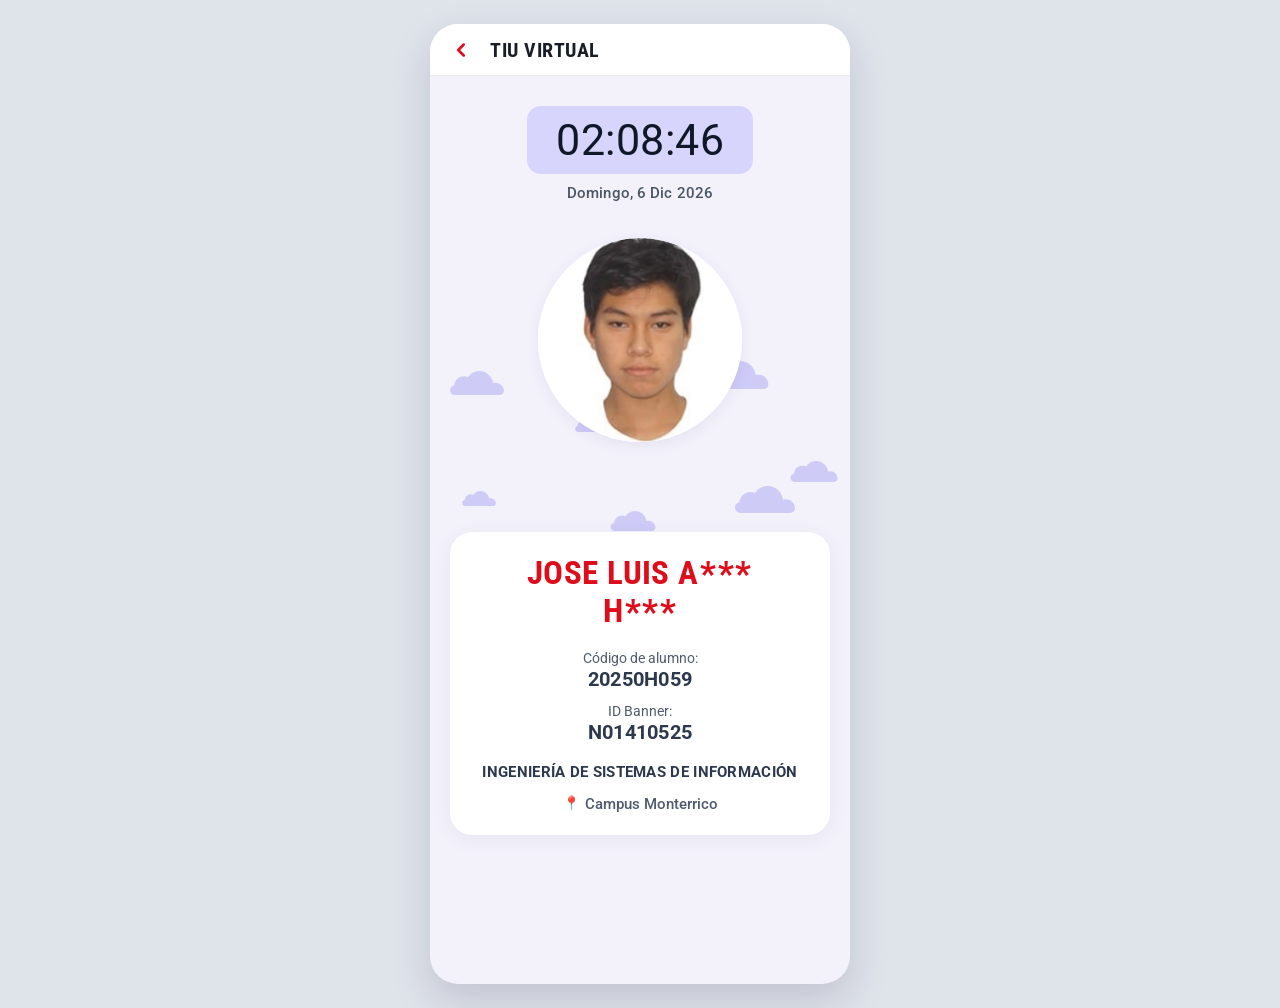
==== index.html @ 5ce06190 "Configurar PWA: agregar manifest.json, sw.js e iconos para instalacion en Chrome" ====
<!doctype html>
<html lang="es">
<head>
  <meta charset="UTF-8" />
  <meta name="viewport" content="width=device-width, initial-scale=1.0, maximum-scale=1.0, user-scalable=no" />
  <title>TIU VIRTUAL</title>
  <link rel="manifest" href="manifest.json">
  <meta name="theme-color" content="#000000">
  <link rel="apple-touch-icon" href="icon-192x192.png">
  <link rel="preconnect" href="https://fonts.googleapis.com">
  <link rel="preconnect" href="https://fonts.gstatic.com" crossorigin>
  <link href="https://fonts.googleapis.com/css2?family=Roboto+Condensed:wght@400;500;700;800&family=Roboto:wght@400;500;700&display=swap" rel="stylesheet">
  <link rel="stylesheet" href="./styles.css" />
</head>
<body>
  <div class="device-shell">
    <div class="mobile-frame">

      <!-- Barra Superior (App Bar) -->
      <header class="app-bar">
        <div class="app-bar-left">
          <button class="back-button" aria-label="Regresar" onclick="history.back()">
            <svg viewBox="0 0 24 24" width="22" height="22" stroke="currentColor" stroke-width="2.8" fill="none" stroke-linecap="round" stroke-linejoin="round">
              <polyline points="15 18 9 12 15 6"></polyline>
            </svg>
          </button>
          <h1 class="app-title">TIU VIRTUAL</h1>
        </div>
      </header>

      <!-- Contenido Principal -->
      <main class="main-content">
        <!-- Símbolo SVG vectorial de nube idéntico al diseño original -->
        <svg style="display:none;" xmlns="http://www.w3.org/2000/svg">
          <symbol id="cloud-vector" viewBox="0 0 56 25">
            <path d="M 5 25 C 2.2 25 0 22.8 0 20 C 0 17.5 1.8 15.4 4.2 15.1 C 4.6 9.8 9 5.5 14.5 5.5 C 16 5.5 17.4 5.9 18.7 6.6 C 21 2.5 25.5 0 30.5 0 C 37.8 0 43.8 5.4 44.8 12.5 C 45.6 12.3 46.5 12.2 47.5 12.2 C 52.2 12.2 56 16 56 20.7 C 56 23.1 54 25 51.5 25 Z"/>
          </symbol>
        </svg>

        <!-- Capa de nubes estilizadas con animación continua hacia la izquierda -->
        <div class="clouds-sky" aria-hidden="true">
          <div class="clouds-drift-track">
            <!-- Pista 1 -->
            <div class="clouds-group">
              <svg class="cloud-svg c-1"><use href="#cloud-vector"/></svg>
              <svg class="cloud-svg c-2"><use href="#cloud-vector"/></svg>
              <svg class="cloud-svg c-3"><use href="#cloud-vector"/></svg>
              <svg class="cloud-svg c-4"><use href="#cloud-vector"/></svg>
              <svg class="cloud-svg c-5"><use href="#cloud-vector"/></svg>
              <svg class="cloud-svg c-6"><use href="#cloud-vector"/></svg>
              <svg class="cloud-svg c-7"><use href="#cloud-vector"/></svg>
              <svg class="cloud-svg c-8"><use href="#cloud-vector"/></svg>
            </div>
            <!-- Pista 2 (clon idéntico para ciclo infinito continuo sin saltos) -->
            <div class="clouds-group">
              <svg class="cloud-svg c-1"><use href="#cloud-vector"/></svg>
              <svg class="cloud-svg c-2"><use href="#cloud-vector"/></svg>
              <svg class="cloud-svg c-3"><use href="#cloud-vector"/></svg>
              <svg class="cloud-svg c-4"><use href="#cloud-vector"/></svg>
              <svg class="cloud-svg c-5"><use href="#cloud-vector"/></svg>
              <svg class="cloud-svg c-6"><use href="#cloud-vector"/></svg>
              <svg class="cloud-svg c-7"><use href="#cloud-vector"/></svg>
              <svg class="cloud-svg c-8"><use href="#cloud-vector"/></svg>
            </div>
          </div>
        </div>

        <!-- Zona del Reloj Digital y Fecha -->
        <section class="clock-section">
          <div class="clock-card">
            <span id="clock" class="digital-time">22:56:56</span>
          </div>
          <p id="clock-date" class="digital-date">Miércoles, 16 Sept 2026</p>
        </section>

        <!-- Foto de Perfil Circular -->
        <section class="avatar-section">
          <div class="avatar-container">
            <img class="avatar-img" src="./avatar.png" alt="Foto de perfil del alumno" />
          </div>
        </section>

        <!-- Tarjeta de Información (Card View) -->
        <section class="info-card">
          <div class="student-name-container">
            <h2 class="student-name-line">JOSE LUIS A<span class="name-stars">***</span></h2>
            <h2 class="student-name-line">H<span class="name-stars">***</span></h2>
          </div>

          <div class="details-list">
            <div class="detail-item">
              <span class="detail-label">Código de alumno:</span>
              <strong class="detail-value" id="studentCode">20250H059</strong>
            </div>

            <div class="detail-item">
              <span class="detail-label">ID Banner:</span>
              <strong class="detail-value" id="studentBanner">N01410525</strong>
            </div>

            <div class="detail-career">
              <span id="studentCareer">INGENIERÍA DE SISTEMAS DE INFORMACIÓN</span>
            </div>

            <div class="detail-campus">
              <span class="campus-pin">📍</span>
              <span class="campus-text" id="studentCampus">Campus Monterrico</span>
            </div>
          </div>
        </section>
      </main>
    </div>
  </div>

  <script>
    (function () {
      var clockEl = document.getElementById("clock");
      var dateEl = document.getElementById("clock-date");

      var timeFormatter = new Intl.DateTimeFormat("es-PE", {
        timeZone: "America/Lima",
        hour: "2-digit",
        minute: "2-digit",
        second: "2-digit",
        hour12: false
      });

      var dateFormatter = new Intl.DateTimeFormat("es-PE", {
        timeZone: "America/Lima",
        weekday: "long",
        day: "numeric",
        month: "short",
        year: "numeric"
      });

      function formatCustomDate(d) {
        var parts = dateFormatter.formatToParts(d);
        var weekday = "", day = "", month = "", year = "";
        parts.forEach(function (p) {
          if (p.type === "weekday") weekday = p.value;
          if (p.type === "day") day = p.value;
          if (p.type === "month") month = p.value.replace(".", "");
          if (p.type === "year") year = p.value;
        });

        function cap(s) {
          return s ? s.charAt(0).toUpperCase() + s.slice(1) : "";
        }

        var monthMap = {
          "ene": "Ene", "feb": "Feb", "mar": "Mar", "abr": "Abr",
          "may": "Mayo", "jun": "Jun", "jul": "Jul", "ago": "Ago",
          "set": "Sept", "sep": "Sept", "sept": "Sept", "oct": "Oct", "nov": "Nov", "dic": "Dic"
        };
        var cleanMonth = monthMap[month.toLowerCase()] || cap(month);

        return cap(weekday) + ", " + day + " " + cleanMonth + " " + year;
      }

      function updateClock() {
        var now = new Date();
        if (clockEl) {
          clockEl.textContent = timeFormatter.format(now);
        }
        if (dateEl) {
          dateEl.textContent = formatCustomDate(now);
        }
      }

      updateClock();
      setInterval(updateClock, 1000);
    })();
  </script>
  <script>
    if ('serviceWorker' in navigator) {
      navigator.serviceWorker.register('sw.js');
    }
  </script>
</body>
</html>
---- styles.css ----
:root {
  --app-bg: #f3f2fb;
  --app-bar-bg: #ffffff;
  --app-bar-border: #e8e8ed;
  --app-title: #1a1e26;
  --clock-chip-bg: #d7d5fc;
  --clock-text: #101828;
  --date-text: #4b5563;
  --card-bg: #ffffff;
  --card-shadow: 0 4px 20px rgba(76, 68, 120, 0.07);
  --primary-red: #dd0d1b;
  --text-label: #505b6d;
  --text-value: #2e384d;
  --cloud-color: #cbc8f7;
  --skyline-color: #dedcf8;
}

* {
  box-sizing: border-box;
  margin: 0;
  padding: 0;
}

body {
  font-family: 'Roboto', -apple-system, BlinkMacSystemFont, "Segoe UI", Roboto, sans-serif;
  background-color: #e5e7eb;
  color: var(--text-value);
  -webkit-font-smoothing: antialiased;
  -moz-osx-font-smoothing: grayscale;
}

/* Contenedor responsivo / simulador móvil en escritorio */
.device-shell {
  min-height: 100vh;
  display: flex;
  justify-content: center;
  align-items: flex-start;
  background-color: #dfe3ea;
  padding: 0;
}

@media (min-width: 500px) {
  .device-shell {
    padding: 24px 16px;
  }
}

.mobile-frame {
  width: 100%;
  max-width: 420px;
  min-height: 100vh;
  background-color: var(--app-bg);
  display: flex;
  flex-direction: column;
  position: relative;
  overflow: hidden;
  box-shadow: 0 10px 30px rgba(0, 0, 0, 0.12);
}

@media (min-width: 500px) {
  .mobile-frame {
    min-height: 960px;
    border-radius: 28px;
    box-shadow: 0 16px 40px rgba(30, 20, 70, 0.15);
  }
}


/* Barra Superior (App Bar) */
.app-bar {
  background-color: var(--app-bar-bg);
  height: 52px;
  display: flex;
  align-items: center;
  padding: 0 16px;
  border-bottom: 1px solid var(--app-bar-border);
  position: relative;
  z-index: 25;
}

.app-bar-left {
  display: flex;
  align-items: center;
  gap: 14px;
}

.back-button {
  background: none;
  border: none;
  padding: 4px;
  cursor: pointer;
  color: var(--primary-red);
  display: flex;
  align-items: center;
  justify-content: center;
  outline: none;
  transition: opacity 0.15s;
}

.back-button:active {
  opacity: 0.6;
}

.app-title {
  font-family: 'Roboto Condensed', 'Barlow Condensed', 'Segoe UI', sans-serif;
  font-size: 20px;
  font-weight: 700;
  letter-spacing: 0.5px;
  color: var(--app-title);
  margin: 0;
  text-transform: uppercase;
}

/* Contenido Principal */
.main-content {
  flex: 1;
  display: flex;
  flex-direction: column;
  position: relative;
  overflow: hidden;
  padding: 22px 0 20px;
}

/* Capa de Nubes y Paisaje */

/* Capa de cielo y nubes vectoriales con animación continua hacia la izquierda */
.clouds-sky {
  position: absolute;
  inset: 0;
  overflow: hidden;
  pointer-events: none;
  z-index: 2;
}

.clouds-drift-track {
  display: flex;
  width: 200%;
  height: 100%;
  position: absolute;
  top: 0;
  left: 0;
  animation: driftLeft 4s linear infinite;
  will-change: transform;
}

@keyframes driftLeft {
  0% {
    transform: translate3d(0, 0, 0);
  }
  100% {
    transform: translate3d(-50%, 0, 0);
  }
}

.clouds-group {
  width: 50%;
  height: 100%;
  position: relative;
  flex-shrink: 0;
}

.cloud-svg {
  position: absolute;
  fill: #cdc8f7;
  opacity: 0.92;
}

/* Patrón exacto y estilizado de nubes delgadas según la referencia */
.cloud-svg.c-1 {
  top: 295px;
  left: 20px;
  width: 54px;
  height: 24px;
}

.cloud-svg.c-2 {
  top: 340px;
  left: 145px;
  width: 36px;
  height: 16px;
}

.cloud-svg.c-3 {
  top: 285px;
  left: 275px;
  width: 64px;
  height: 28px;
}

.cloud-svg.c-4 {
  top: 385px;
  left: 360px;
  width: 48px;
  height: 21px;
}

.cloud-svg.c-5 {
  top: 415px;
  left: 32px;
  width: 34px;
  height: 15px;
}

.cloud-svg.c-6 {
  top: 435px;
  left: 180px;
  width: 46px;
  height: 20px;
}

.cloud-svg.c-7 {
  top: 410px;
  left: 305px;
  width: 60px;
  height: 27px;
}

.cloud-svg.c-8 {
  top: 460px;
  left: 95px;
  width: 30px;
  height: 13px;
}

/* Zona del Reloj Digital */
.clock-section {
  display: flex;
  flex-direction: column;
  align-items: center;
  position: relative;
  z-index: 5;
  margin-top: 8px;
  margin-bottom: 18px;
}

.clock-card {
  background-color: var(--clock-chip-bg);
  min-width: 226px;
  height: 68px;
  border-radius: 14px;
  display: flex;
  align-items: center;
  justify-content: center;
  padding: 0 22px;
}

.digital-time {
  font-family: 'Roboto', sans-serif;
  font-size: 43px;
  font-weight: 400;
  letter-spacing: 0.5px;
  color: var(--clock-text);
  line-height: 1;
  font-variant-numeric: tabular-nums;
}

.digital-date {
  margin-top: 10px;
  font-family: 'Roboto', sans-serif;
  font-size: 15px;
  font-weight: 500;
  color: var(--date-text);
  letter-spacing: 0.1px;
}

/* Foto de Perfil Circular con amplia separación hacia la tarjeta de información */
.avatar-section {
  display: flex;
  justify-content: center;
  align-items: center;
  position: relative;
  z-index: 5;
  margin: 18px auto 90px auto;
  width: 100%;
}

.avatar-container {
  width: 204px;
  height: 204px;
  border-radius: 50%;
  overflow: hidden;
  display: flex;
  align-items: center;
  justify-content: center;
  background-color: #ffffff;
  box-shadow: 0 4px 14px rgba(60, 50, 110, 0.08);
  margin: 0 auto;
}

.avatar-img {
  width: 100%;
  height: 100%;
  object-fit: cover;
  object-position: center;
  display: block;
}

/* Tarjeta de Información (Card View) */
.info-card {
  position: relative;
  z-index: 10;
  background-color: var(--card-bg);
  border-radius: 22px;
  margin: 0 20px 10px 20px;
  padding: 24px 20px 22px 20px;
  box-shadow: var(--card-shadow);
  text-align: center;
  display: flex;
  flex-direction: column;
  align-items: center;
}

.student-name-container {
  margin-bottom: 18px;
}

.student-name-line {
  font-family: 'Roboto Condensed', sans-serif;
  font-size: 33px;
  font-weight: 700;
  line-height: 1.05;
  color: var(--primary-red);
  text-transform: uppercase;
  letter-spacing: 0.3px;
  margin: 0;
  text-align: center;
}

.name-stars {
  display: inline-block;
  font-family: 'Roboto Condensed', sans-serif;
  font-size: 35px;
  font-weight: 700;
  vertical-align: -2px;
  letter-spacing: 1.5px;
  margin-left: 2px;
  color: var(--primary-red);
}

.details-list {
  display: flex;
  flex-direction: column;
  align-items: center;
  width: 100%;
}

.detail-item {
  margin-bottom: 12px;
  display: flex;
  flex-direction: column;
  align-items: center;
}

.detail-label {
  font-family: 'Roboto', sans-serif;
  font-size: 13.5px;
  font-weight: 400;
  color: var(--text-label);
  margin-bottom: 2px;
}

.detail-value {
  font-family: 'Roboto', sans-serif;
  font-size: 19.5px;
  font-weight: 700;
  color: var(--text-value);
  letter-spacing: 0.3px;
}

.detail-career {
  margin-top: 6px;
  margin-bottom: 10px;
  max-width: 330px;
  text-align: center;
}

.detail-career span {
  font-family: 'Roboto', sans-serif;
  font-size: 14.5px;
  font-weight: 700;
  color: var(--text-value);
  letter-spacing: 0.3px;
  text-transform: uppercase;
  line-height: 1.25;
  display: inline-block;
}

.detail-campus {
  display: flex;
  align-items: center;
  justify-content: center;
  gap: 5px;
  margin-top: 4px;
}

.campus-pin {
  display: inline-flex;
  align-items: center;
  justify-content: center;
  font-size: 13.5px;
  line-height: 1;
}

.campus-text {
  font-family: 'Roboto', sans-serif;
  font-size: 14.5px;
  font-weight: 500;
  color: var(--text-label);
}
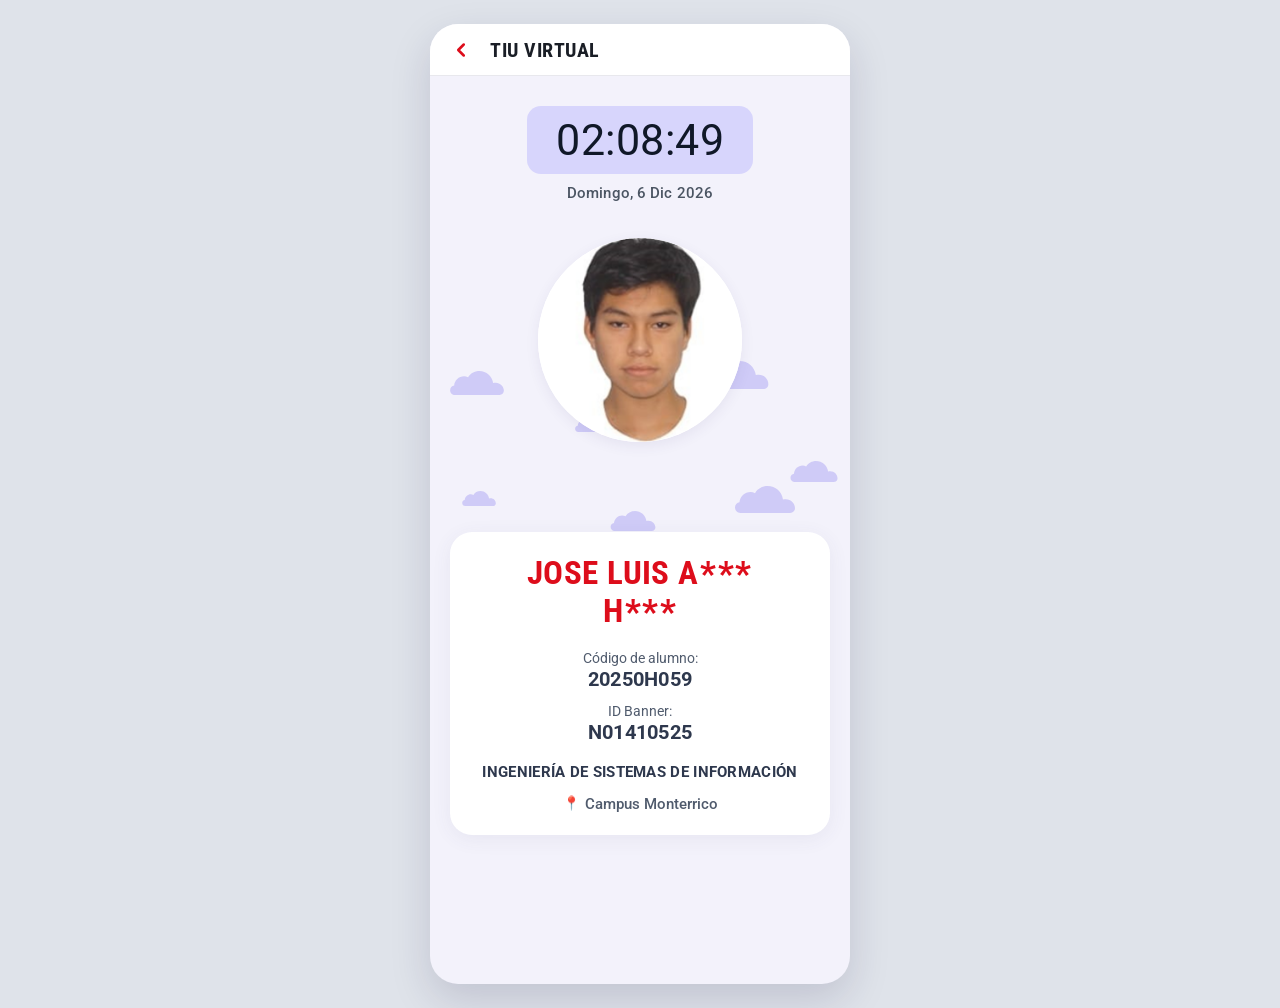
==== commit c105d307: "Preserva estado actual web y Android antes de modificaciones" ====
--- a/index.html
+++ b/index.html
@@ -4,9 +4,6 @@
   <meta charset="UTF-8" />
   <meta name="viewport" content="width=device-width, initial-scale=1.0, maximum-scale=1.0, user-scalable=no" />
   <title>TIU VIRTUAL</title>
-  <link rel="manifest" href="manifest.json">
-  <meta name="theme-color" content="#000000">
-  <link rel="apple-touch-icon" href="icon-192x192.png">
   <link rel="preconnect" href="https://fonts.googleapis.com">
   <link rel="preconnect" href="https://fonts.gstatic.com" crossorigin>
   <link href="https://fonts.googleapis.com/css2?family=Roboto+Condensed:wght@400;500;700;800&family=Roboto:wght@400;500;700&display=swap" rel="stylesheet">
@@ -171,10 +168,5 @@
       setInterval(updateClock, 1000);
     })();
   </script>
-  <script>
-    if ('serviceWorker' in navigator) {
-      navigator.serviceWorker.register('sw.js');
-    }
-  </script>
 </body>
 </html>
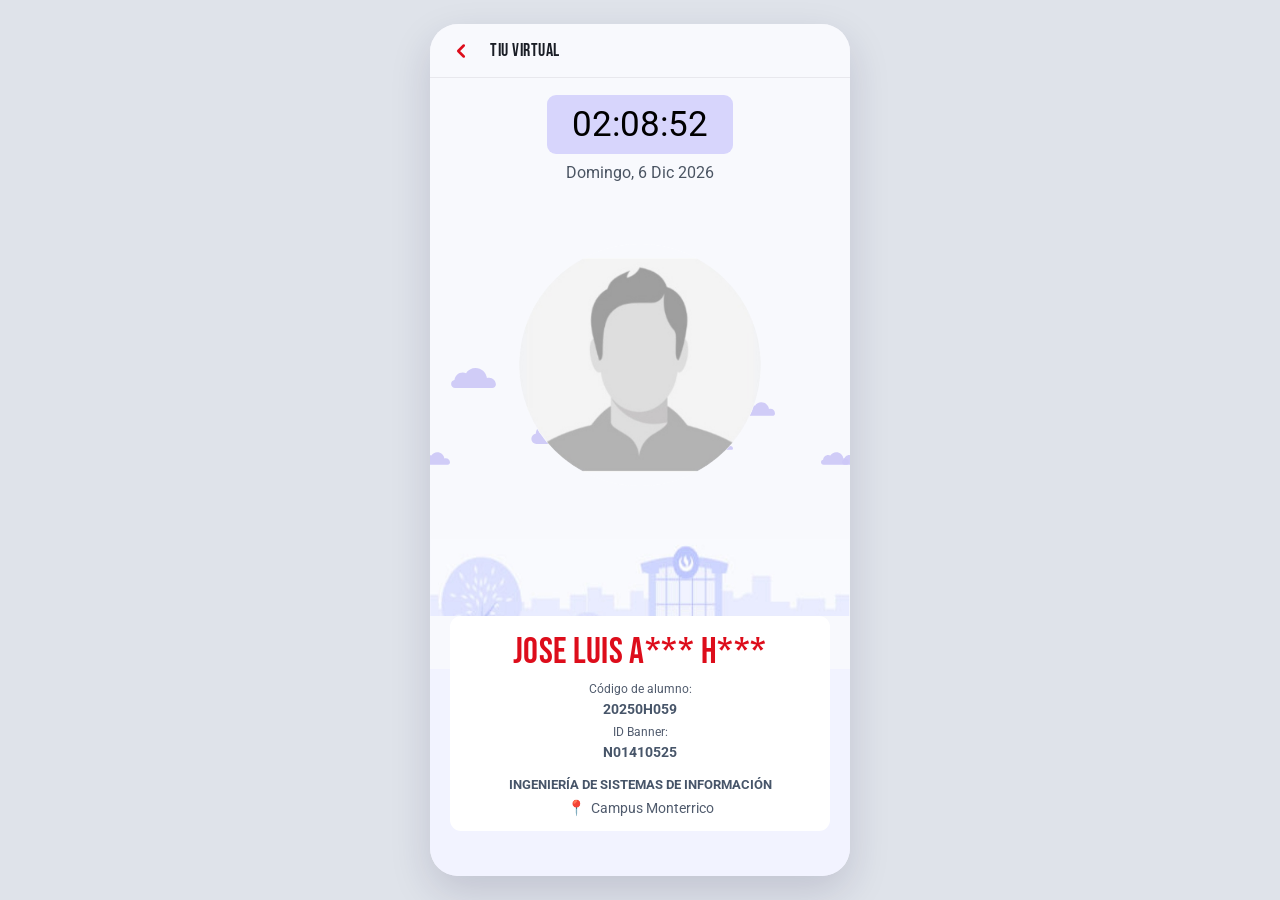
==== commit 1682f5c4: "Finaliza TIU 1.1 con seis perfiles y APK actualizado" ====
--- a/index.html
+++ b/index.html
@@ -4,9 +4,6 @@
   <meta charset="UTF-8" />
   <meta name="viewport" content="width=device-width, initial-scale=1.0, maximum-scale=1.0, user-scalable=no" />
   <title>TIU VIRTUAL</title>
-  <link rel="preconnect" href="https://fonts.googleapis.com">
-  <link rel="preconnect" href="https://fonts.gstatic.com" crossorigin>
-  <link href="https://fonts.googleapis.com/css2?family=Roboto+Condensed:wght@400;500;700;800&family=Roboto:wght@400;500;700&display=swap" rel="stylesheet">
   <link rel="stylesheet" href="./styles.css" />
 </head>
 <body>
@@ -16,7 +13,7 @@
       <!-- Barra Superior (App Bar) -->
       <header class="app-bar">
         <div class="app-bar-left">
-          <button class="back-button" aria-label="Regresar" onclick="history.back()">
+          <button class="back-button" type="button" aria-label="Mostrar siguiente perfil de ejemplo" title="Cambiar perfil de ejemplo">
             <svg viewBox="0 0 24 24" width="22" height="22" stroke="currentColor" stroke-width="2.8" fill="none" stroke-linecap="round" stroke-linejoin="round">
               <polyline points="15 18 9 12 15 6"></polyline>
             </svg>
@@ -78,7 +75,7 @@
         </section>
 
         <!-- Tarjeta de Información (Card View) -->
-        <section class="info-card">
+        <section class="info-card" aria-live="polite" aria-atomic="true">
           <div class="student-name-container">
             <h2 class="student-name-line">JOSE LUIS A<span class="name-stars">***</span></h2>
             <h2 class="student-name-line">H<span class="name-stars">***</span></h2>
@@ -168,5 +165,6 @@
       setInterval(updateClock, 1000);
     })();
   </script>
+  <script src="./profiles.js"></script>
 </body>
 </html>
--- a/styles.css
+++ b/styles.css
@@ -1,3 +1,28 @@
+@font-face {
+  font-family: 'Roboto';
+  font-style: normal;
+  font-weight: 400;
+  src: url('fonts/Roboto-Regular.ttf') format('truetype');
+}
+@font-face {
+  font-family: 'Roboto';
+  font-style: normal;
+  font-weight: 500;
+  src: url('fonts/Roboto-Medium.ttf') format('truetype');
+}
+@font-face {
+  font-family: 'Roboto';
+  font-style: normal;
+  font-weight: 700;
+  src: url('fonts/Roboto-Bold.ttf') format('truetype');
+}
+@font-face {
+  font-family: 'Bebas Neue';
+  font-style: normal;
+  font-weight: 400;
+  src: url('fonts/BebasNeue-Regular.ttf') format('truetype');
+}
+
 :root {
   --app-bg: #f3f2fb;
   --app-bar-bg: #ffffff;
@@ -59,7 +84,7 @@
 
 @media (min-width: 500px) {
   .mobile-frame {
-    min-height: 960px;
+    min-height: calc(100svh - 48px);
     border-radius: 28px;
     box-shadow: 0 16px 40px rgba(30, 20, 70, 0.15);
   }
@@ -68,14 +93,15 @@
 
 /* Barra Superior (App Bar) */
 .app-bar {
-  background-color: var(--app-bar-bg);
-  height: 52px;
+  background-color: #f8f9fd;
+  height: 54px;
   display: flex;
   align-items: center;
   padding: 0 16px;
   border-bottom: 1px solid var(--app-bar-border);
   position: relative;
   z-index: 25;
+  flex-shrink: 0;
 }
 
 .app-bar-left {
@@ -102,9 +128,9 @@
 }
 
 .app-title {
-  font-family: 'Roboto Condensed', 'Barlow Condensed', 'Segoe UI', sans-serif;
-  font-size: 20px;
-  font-weight: 700;
+  font-family: 'Bebas Neue', 'Roboto Condensed', 'Barlow Condensed', 'Segoe UI', sans-serif;
+  font-size: 18px;
+  font-weight: 400;
   letter-spacing: 0.5px;
   color: var(--app-title);
   margin: 0;
@@ -118,7 +144,8 @@
   flex-direction: column;
   position: relative;
   overflow: hidden;
-  padding: 22px 0 20px;
+  padding: 17px 0 16px;
+  background: linear-gradient(to bottom, #f8f9fd 0%, #f8f9fd 74%, #f2f3ff 74%, #f2f3ff 100%);
 }
 
 /* Capa de Nubes y Paisaje */
@@ -167,45 +194,45 @@
 
 /* Patrón exacto y estilizado de nubes delgadas según la referencia */
 .cloud-svg.c-1 {
-  top: 295px;
-  left: 20px;
-  width: 54px;
-  height: 24px;
+  top: 290px;
+  left: 5%;
+  width: 45px;
+  height: 20px;
 }
 
 .cloud-svg.c-2 {
+  top: 324px;
+  left: 75%;
+  width: 30px;
+  height: 14px;
+}
+
+.cloud-svg.c-3 {
   top: 340px;
-  left: 145px;
-  width: 36px;
-  height: 16px;
-}
-
-.cloud-svg.c-3 {
-  top: 285px;
-  left: 275px;
-  width: 64px;
-  height: 28px;
+  left: 24%;
+  width: 59px;
+  height: 26px;
 }
 
 .cloud-svg.c-4 {
-  top: 385px;
-  left: 360px;
-  width: 48px;
-  height: 21px;
+  top: 364px;
+  left: 68%;
+  width: 17px;
+  height: 8px;
 }
 
 .cloud-svg.c-5 {
-  top: 415px;
-  left: 32px;
-  width: 34px;
-  height: 15px;
+  top: 374px;
+  left: -2%;
+  width: 28px;
+  height: 13px;
 }
 
 .cloud-svg.c-6 {
-  top: 435px;
-  left: 180px;
-  width: 46px;
-  height: 20px;
+  top: 374px;
+  left: 93%;
+  width: 28px;
+  height: 13px;
 }
 
 .cloud-svg.c-7 {
@@ -213,6 +240,7 @@
   left: 305px;
   width: 60px;
   height: 27px;
+  display: none;
 }
 
 .cloud-svg.c-8 {
@@ -220,6 +248,7 @@
   left: 95px;
   width: 30px;
   height: 13px;
+  display: none;
 }
 
 /* Zona del Reloj Digital */
@@ -229,38 +258,39 @@
   align-items: center;
   position: relative;
   z-index: 5;
-  margin-top: 8px;
-  margin-bottom: 18px;
+  margin-top: 0;
+  margin-bottom: 0;
 }
 
 .clock-card {
   background-color: var(--clock-chip-bg);
-  min-width: 226px;
-  height: 68px;
-  border-radius: 14px;
-  display: flex;
-  align-items: center;
-  justify-content: center;
-  padding: 0 22px;
+  min-width: 0;
+  height: clamp(46px, 14vw, 59px);
+  border-radius: 9px;
+  display: flex;
+  align-items: center;
+  justify-content: center;
+  padding: 0 8px;
+  width: clamp(142px, 44.2vw, 186px);
 }
 
 .digital-time {
   font-family: 'Roboto', sans-serif;
-  font-size: 43px;
-  font-weight: 400;
-  letter-spacing: 0.5px;
-  color: var(--clock-text);
+  font-size: clamp(28px, 8.35vw, 35px);
+  font-weight: 400;
+  letter-spacing: 0;
+  color: #000;
   line-height: 1;
   font-variant-numeric: tabular-nums;
 }
 
 .digital-date {
-  margin-top: 10px;
-  font-family: 'Roboto', sans-serif;
-  font-size: 15px;
-  font-weight: 500;
+  margin-top: 9px;
+  font-family: 'Roboto', sans-serif;
+  font-size: clamp(13px, 3.9vw, 16px);
+  font-weight: 400;
   color: var(--date-text);
-  letter-spacing: 0.1px;
+  letter-spacing: 0;
 }
 
 /* Foto de Perfil Circular con amplia separación hacia la tarjeta de información */
@@ -270,21 +300,23 @@
   align-items: center;
   position: relative;
   z-index: 5;
-  margin: 18px auto 90px auto;
+  margin: clamp(42px, 7.3svh, 62px) auto clamp(70px, 15.3svh, 130px);
   width: 100%;
 }
 
 .avatar-container {
-  width: 204px;
-  height: 204px;
+  width: clamp(180px, 57.5vw, 242px);
+  height: auto;
   border-radius: 50%;
   overflow: hidden;
   display: flex;
   align-items: center;
   justify-content: center;
-  background-color: #ffffff;
-  box-shadow: 0 4px 14px rgba(60, 50, 110, 0.08);
+  background-color: #f8f9fd;
+  box-shadow: none;
   margin: 0 auto;
+  aspect-ratio: 1 / 1;
+  flex-shrink: 0;
 }
 
 .avatar-img {
@@ -300,89 +332,99 @@
   position: relative;
   z-index: 10;
   background-color: var(--card-bg);
-  border-radius: 22px;
-  margin: 0 20px 10px 20px;
-  padding: 24px 20px 22px 20px;
-  box-shadow: var(--card-shadow);
+  border-radius: 11px;
+  margin: 0 auto 0;
+  padding: 18px 14px 15px;
+  box-shadow: none;
   text-align: center;
   display: flex;
   flex-direction: column;
   align-items: center;
+  width: 90.6%;
+  max-width: 380px;
+  align-self: center;
 }
 
 .student-name-container {
-  margin-bottom: 18px;
+  display: flex;
+  flex-wrap: wrap;
+  justify-content: center;
+  align-items: baseline;
+  gap: 7px;
+  margin-bottom: 11px;
 }
 
 .student-name-line {
-  font-family: 'Roboto Condensed', sans-serif;
-  font-size: 33px;
-  font-weight: 700;
-  line-height: 1.05;
+  font-family: 'Bebas Neue', 'Roboto Condensed', sans-serif;
+  font-size: clamp(30px, 8.9vw, 37px);
+  font-weight: 400;
+  line-height: 1;
   color: var(--primary-red);
   text-transform: uppercase;
   letter-spacing: 0.3px;
   margin: 0;
   text-align: center;
+  white-space: nowrap;
 }
 
 .name-stars {
   display: inline-block;
-  font-family: 'Roboto Condensed', sans-serif;
-  font-size: 35px;
+  font-family: inherit;
+  font-size: inherit;
+  font-weight: inherit;
+  vertical-align: baseline;
+  letter-spacing: 0.5px;
+  margin-left: 0;
+  color: var(--primary-red);
+}
+
+.details-list {
+  display: flex;
+  flex-direction: column;
+  align-items: center;
+  width: 100%;
+}
+
+.detail-item {
+  margin-bottom: 8px;
+  display: flex;
+  flex-direction: column;
+  align-items: center;
+}
+
+.detail-label {
+  font-family: 'Roboto', sans-serif;
+  font-size: 12px;
+  font-weight: 400;
+  color: var(--text-label);
+  margin-bottom: 5px;
+}
+
+.detail-value {
+  font-family: 'Roboto', sans-serif;
+  font-size: 14px;
   font-weight: 700;
-  vertical-align: -2px;
-  letter-spacing: 1.5px;
-  margin-left: 2px;
-  color: var(--primary-red);
-}
-
-.details-list {
-  display: flex;
-  flex-direction: column;
-  align-items: center;
-  width: 100%;
-}
-
-.detail-item {
-  margin-bottom: 12px;
-  display: flex;
-  flex-direction: column;
-  align-items: center;
-}
-
-.detail-label {
-  font-family: 'Roboto', sans-serif;
-  font-size: 13.5px;
-  font-weight: 400;
-  color: var(--text-label);
-  margin-bottom: 2px;
-}
-
-.detail-value {
-  font-family: 'Roboto', sans-serif;
-  font-size: 19.5px;
-  font-weight: 700;
-  color: var(--text-value);
-  letter-spacing: 0.3px;
+  color: #475569;
+  letter-spacing: 0;
 }
 
 .detail-career {
   margin-top: 6px;
-  margin-bottom: 10px;
-  max-width: 330px;
+  margin-bottom: 3px;
+  max-width: 100%;
   text-align: center;
 }
 
 .detail-career span {
   font-family: 'Roboto', sans-serif;
-  font-size: 14.5px;
+  font-size: 13px;
   font-weight: 700;
-  color: var(--text-value);
-  letter-spacing: 0.3px;
+  color: #475569;
+  letter-spacing: 0;
   text-transform: uppercase;
   line-height: 1.25;
   display: inline-block;
+  overflow-wrap: anywhere;
 }
 
 .detail-campus {
@@ -397,14 +439,35 @@
   display: inline-flex;
   align-items: center;
   justify-content: center;
-  font-size: 13.5px;
+  font-size: 15px;
   line-height: 1;
 }
 
 .campus-text {
   font-family: 'Roboto', sans-serif;
-  font-size: 14.5px;
-  font-weight: 500;
+  font-size: 14px;
+  font-weight: 400;
   color: var(--text-label);
 }
 
+/* Mantiene las proporciones de la referencia; solo acorta huecos en pantallas bajas. */
+@media (max-height: 650px) {
+  .avatar-section { margin-top: 26px; margin-bottom: 46px; }
+  .main-content { padding-bottom: 24px; }
+}
+
+/* El blanco del recorte se integra con el fondo, como en la referencia. */
+.avatar-img { mix-blend-mode: darken; }
+
+/* Franja decorativa extraida de la referencia, sin datos personales. */
+.info-card::before {
+  content: '';
+  position: absolute;
+  bottom: 100%;
+  left: 50%;
+  transform: translateX(-50%);
+  width: calc(100% / 0.906);
+  aspect-ratio: 720 / 132;
+  background: url('./skyline.png') center bottom / 100% 100% no-repeat;
+  pointer-events: none;
+}
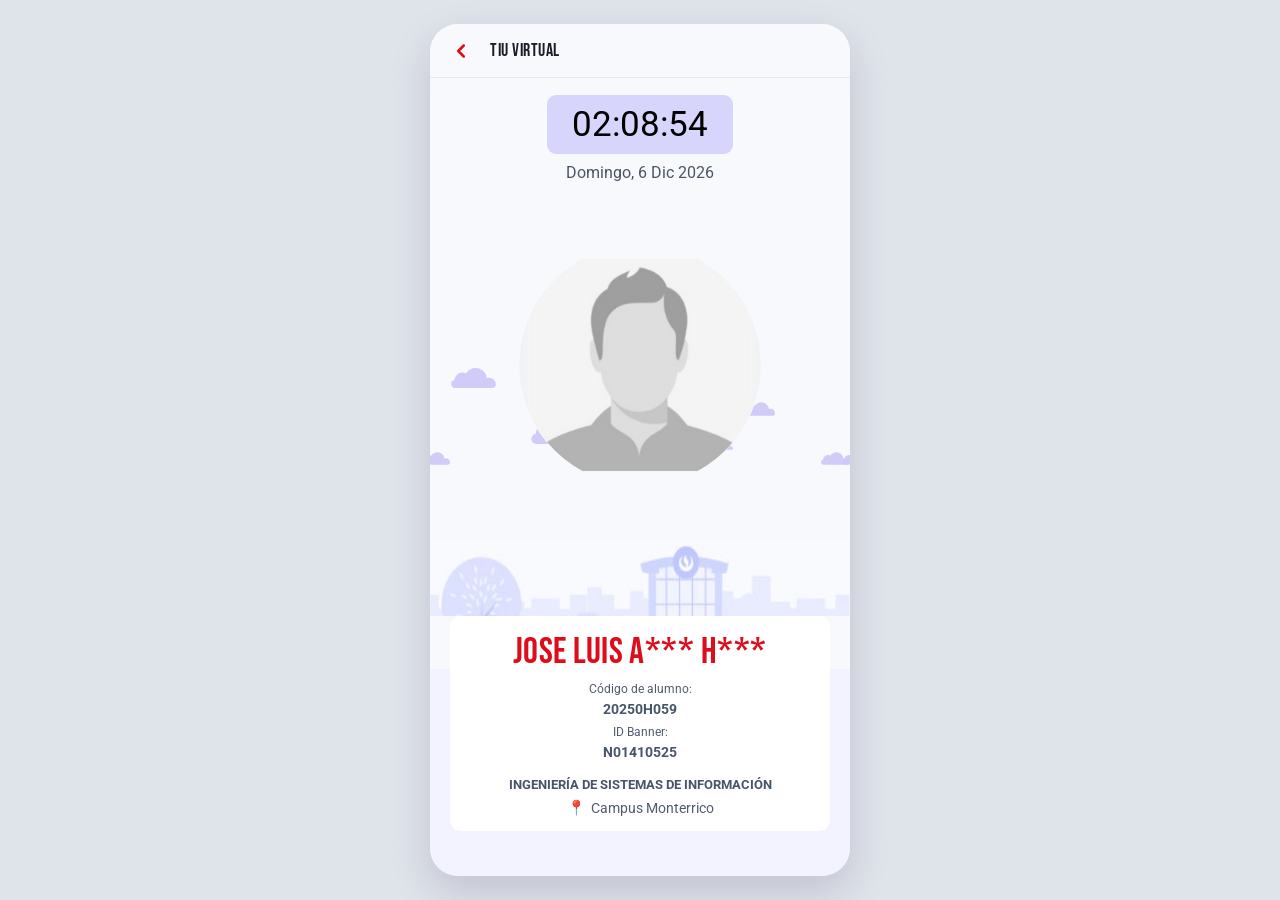
==== commit 8e82bfdc: "Evita caché antigua del avatar de perfil" ====
--- a/index.html
+++ b/index.html
@@ -70,7 +70,7 @@
         <!-- Foto de Perfil Circular -->
         <section class="avatar-section">
           <div class="avatar-container">
-            <img class="avatar-img" src="./avatar.png" alt="Foto de perfil del alumno" />
+            <img class="avatar-img" src="./avatar.png?v=2" alt="Foto de perfil del alumno" />
           </div>
         </section>
 
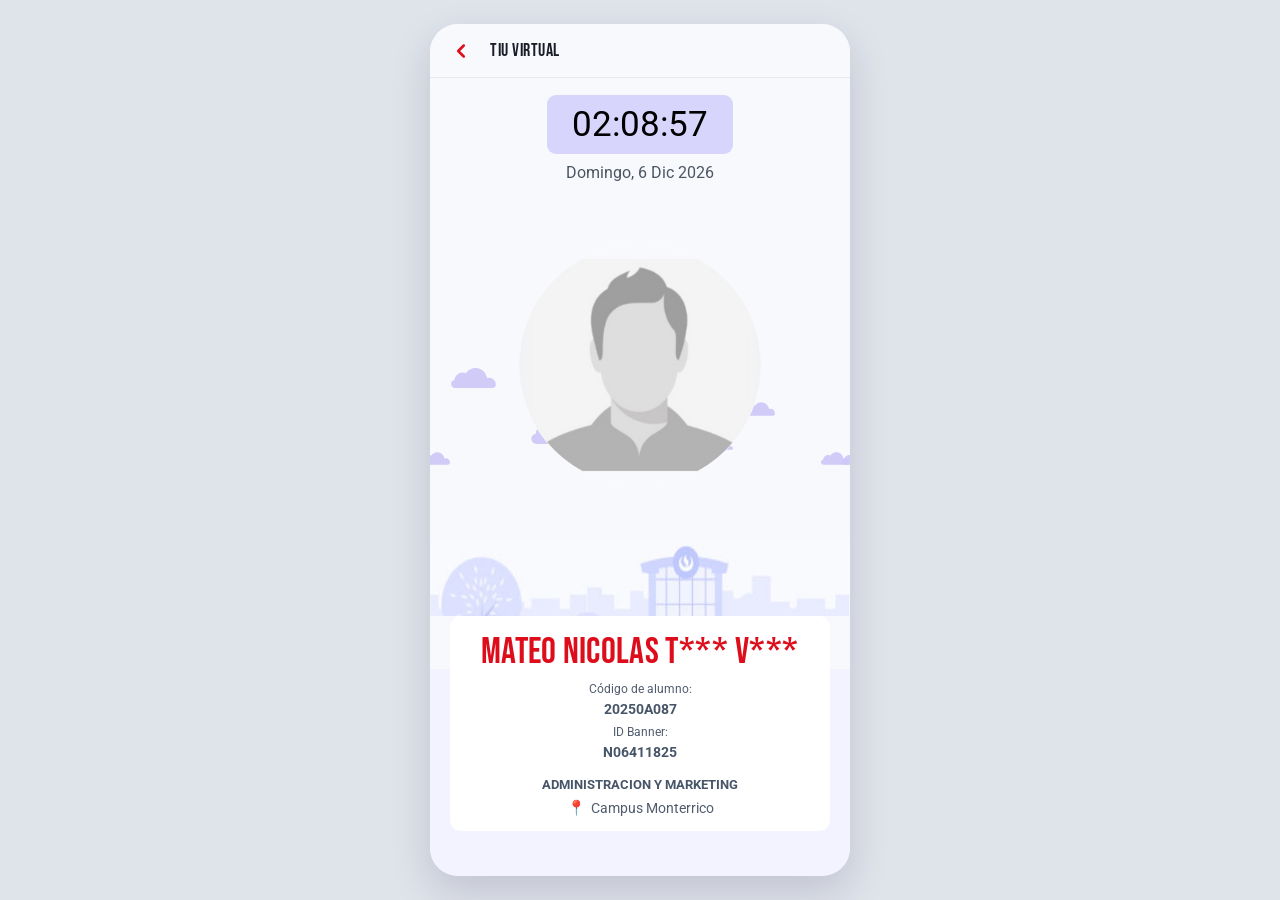
==== commit d8e56e3f: "Publica mejoras/tiu como version final de main" ====
--- a/index.html
+++ b/index.html
@@ -70,7 +70,7 @@
         <!-- Foto de Perfil Circular -->
         <section class="avatar-section">
           <div class="avatar-container">
-            <img class="avatar-img" src="./avatar.png?v=2" alt="Foto de perfil del alumno" />
+            <img class="avatar-img" src="./avatar.png" alt="Foto de perfil del alumno" />
           </div>
         </section>
 
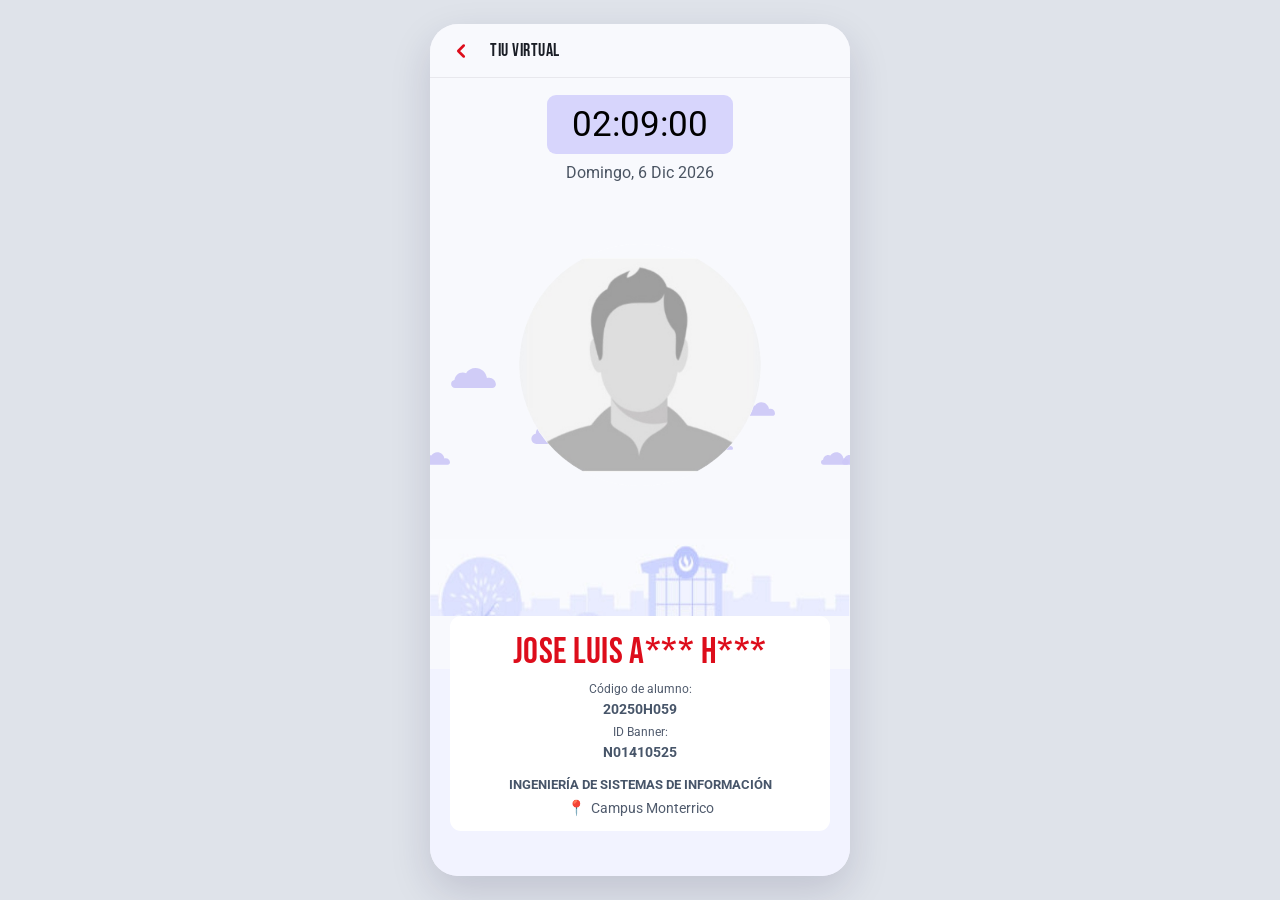
==== commit d0ccbddc: "Restaura la instalacion web de TIU Virtual" ====
--- a/index.html
+++ b/index.html
@@ -4,6 +4,9 @@
   <meta charset="UTF-8" />
   <meta name="viewport" content="width=device-width, initial-scale=1.0, maximum-scale=1.0, user-scalable=no" />
   <title>TIU VIRTUAL</title>
+  <link rel="manifest" href="./manifest.json" />
+  <meta name="theme-color" content="#f8f9fd" />
+  <link rel="apple-touch-icon" href="./icon-192x192.png" />
   <link rel="stylesheet" href="./styles.css" />
 </head>
 <body>
@@ -166,5 +169,12 @@
     })();
   </script>
   <script src="./profiles.js"></script>
+  <script>
+    if ('serviceWorker' in navigator && location.protocol === 'https:') {
+      navigator.serviceWorker.register('./sw.js').catch(function (error) {
+        console.warn('No se pudo registrar la app web.', error);
+      });
+    }
+  </script>
 </body>
 </html>
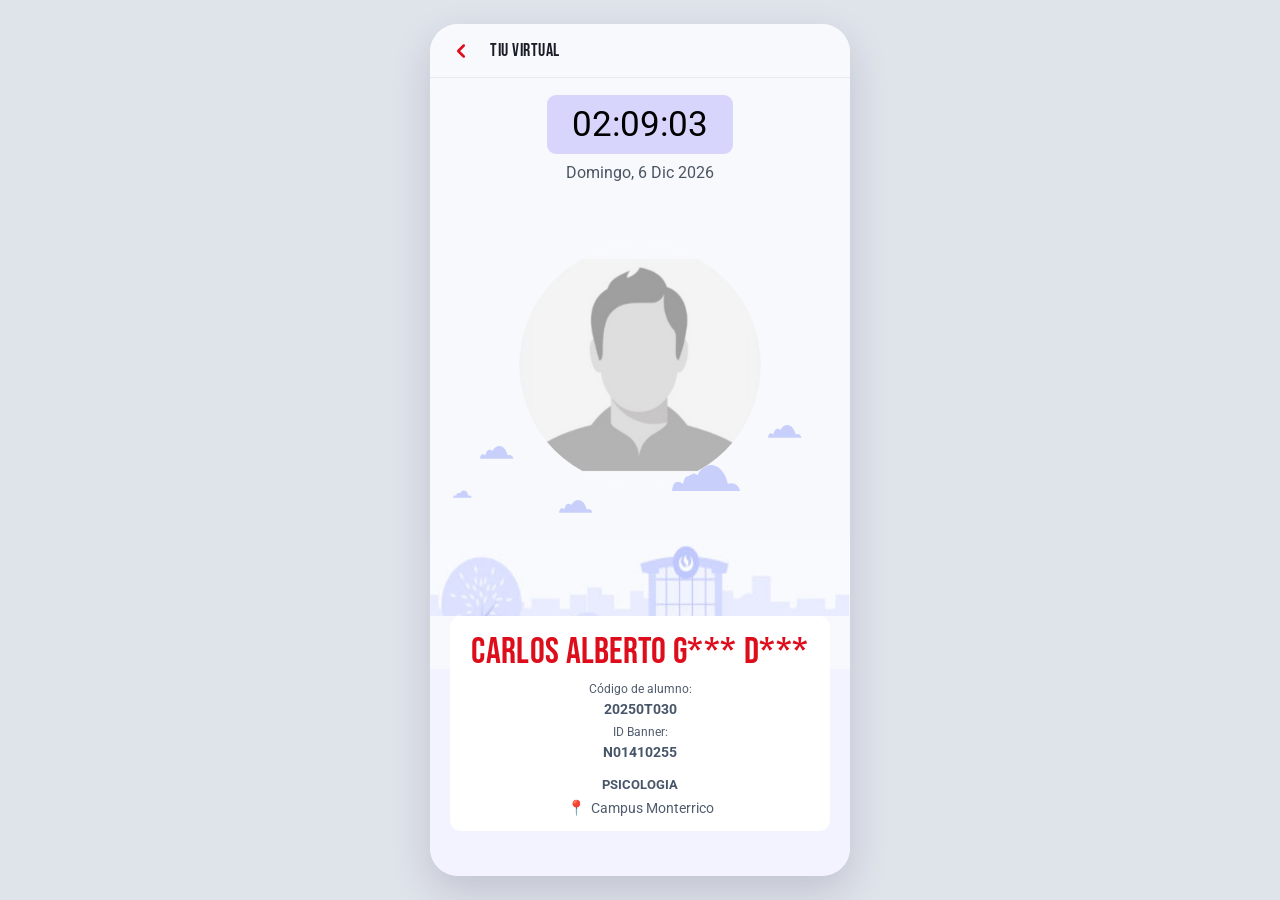
==== commit 3ef78797: "Ajusta la silueta y la escala de las nubes" ====
--- a/index.html
+++ b/index.html
@@ -30,7 +30,7 @@
         <!-- Símbolo SVG vectorial de nube idéntico al diseño original -->
         <svg style="display:none;" xmlns="http://www.w3.org/2000/svg">
           <symbol id="cloud-vector" viewBox="0 0 56 25">
-            <path d="M 5 25 C 2.2 25 0 22.8 0 20 C 0 17.5 1.8 15.4 4.2 15.1 C 4.6 9.8 9 5.5 14.5 5.5 C 16 5.5 17.4 5.9 18.7 6.6 C 21 2.5 25.5 0 30.5 0 C 37.8 0 43.8 5.4 44.8 12.5 C 45.6 12.3 46.5 12.2 47.5 12.2 C 52.2 12.2 56 16 56 20.7 C 56 23.1 54 25 51.5 25 Z"/>
+            <path d="M0 23 Q1 12 9 17 Q12 4 21 10 C27 -3 42 -1 46 17 Q54 15 56 23 Z"/>
           </symbol>
         </svg>
 
--- a/styles.css
+++ b/styles.css
@@ -188,66 +188,42 @@
 
 .cloud-svg {
   position: absolute;
-  fill: #cdc8f7;
-  opacity: 0.92;
-}
-
-/* Patrón exacto y estilizado de nubes delgadas según la referencia */
+  fill: #c8cffb;
+  aspect-ratio: 56 / 25;
+  height: auto;
+}
+
 .cloud-svg.c-1 {
-  top: 290px;
-  left: 5%;
-  width: 45px;
-  height: 20px;
+  left: 12%;
+  top: 46%;
+  width: 8%;
 }
 
 .cloud-svg.c-2 {
-  top: 324px;
-  left: 75%;
-  width: 30px;
-  height: 14px;
+  left: 80.5%;
+  top: 43.3%;
+  width: 8%;
 }
 
 .cloud-svg.c-3 {
-  top: 340px;
-  left: 24%;
-  width: 59px;
-  height: 26px;
+  left: 57.6%;
+  top: 48.2%;
+  width: 16.2%;
 }
 
 .cloud-svg.c-4 {
-  top: 364px;
-  left: 68%;
-  width: 17px;
-  height: 8px;
+  left: 5.5%;
+  top: 51.6%;
+  width: 4.5%;
 }
 
 .cloud-svg.c-5 {
-  top: 374px;
-  left: -2%;
-  width: 28px;
-  height: 13px;
-}
-
-.cloud-svg.c-6 {
-  top: 374px;
-  left: 93%;
-  width: 28px;
-  height: 13px;
-}
-
-.cloud-svg.c-7 {
-  top: 410px;
-  left: 305px;
-  width: 60px;
-  height: 27px;
-  display: none;
-}
-
-.cloud-svg.c-8 {
-  top: 460px;
-  left: 95px;
-  width: 30px;
-  height: 13px;
+  left: 30.8%;
+  top: 52.8%;
+  width: 8%;
+}
+
+.cloud-svg.c-6, .cloud-svg.c-7, .cloud-svg.c-8 {
   display: none;
 }
 
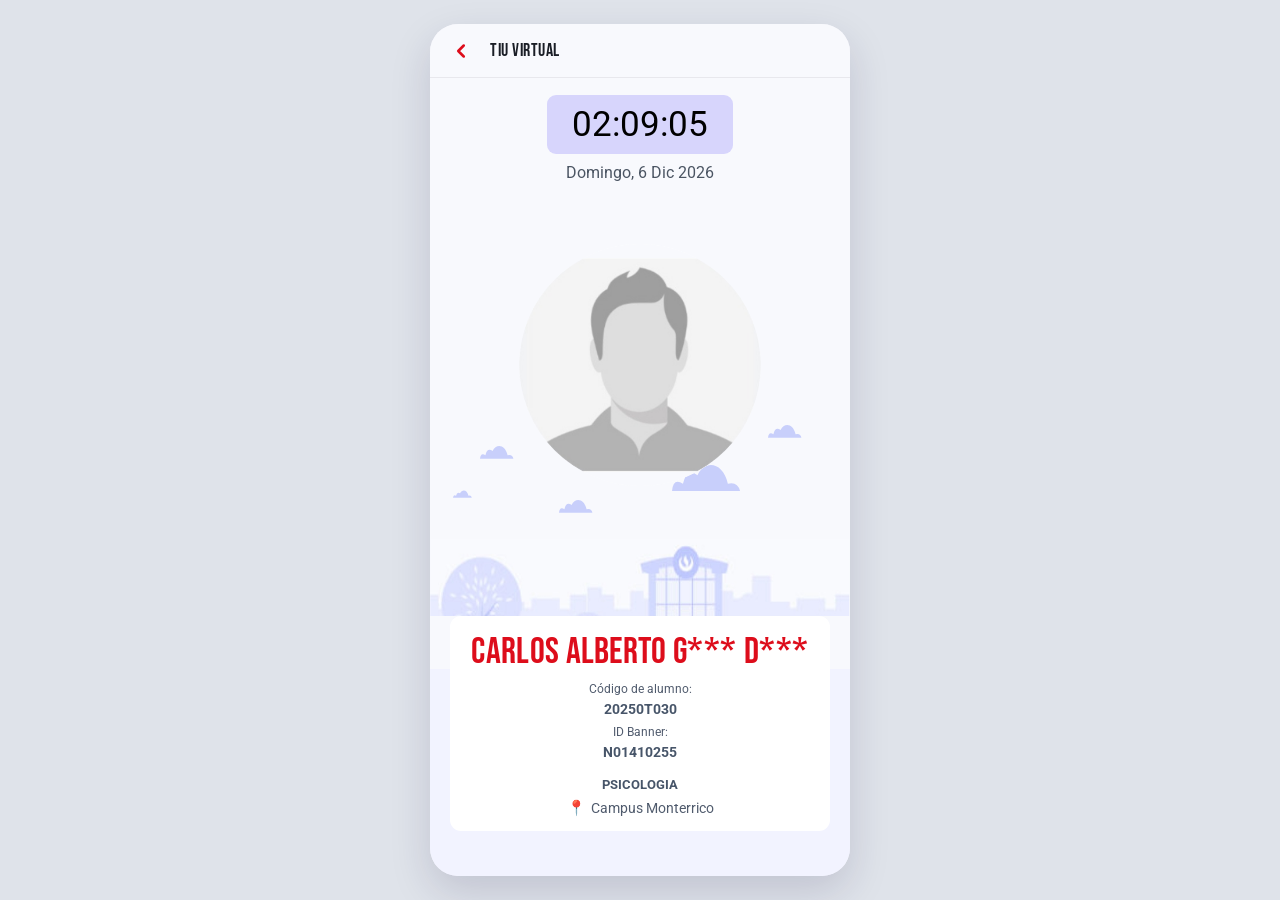
==== commit a943691a: "Permite fijar las nubes desde la esquina superior derecha" ====
--- a/index.html
+++ b/index.html
@@ -23,6 +23,7 @@
           </button>
           <h1 class="app-title">TIU VIRTUAL</h1>
         </div>
+        <button class="background-toggle" type="button" aria-label="Fondo quieto" aria-pressed="false"></button>
       </header>
 
       <!-- Contenido Principal -->
@@ -170,6 +171,13 @@
   </script>
   <script src="./profiles.js"></script>
   <script>
+    const backgroundToggle = document.querySelector('.background-toggle');
+    backgroundToggle.addEventListener('click', function () {
+      const still = document.querySelector('.mobile-frame').classList.toggle('background-still');
+      backgroundToggle.setAttribute('aria-pressed', String(still));
+    });
+  </script>
+  <script>
     if ('serviceWorker' in navigator && location.protocol === 'https:') {
       navigator.serviceWorker.register('./sw.js').catch(function (error) {
         console.warn('No se pudo registrar la app web.', error);
--- a/styles.css
+++ b/styles.css
@@ -104,6 +104,25 @@
   flex-shrink: 0;
 }
 
+.background-toggle {
+  position: absolute;
+  inset: 0 0 0 auto;
+  width: 48px;
+  border: 0;
+  background: transparent;
+  cursor: pointer;
+}
+
+.background-toggle:focus-visible {
+  outline: 2px solid currentColor;
+  outline-offset: -4px;
+}
+
+.background-still .clouds-drift-track {
+  animation: none;
+  transform: none;
+}
+
 .app-bar-left {
   display: flex;
   align-items: center;
